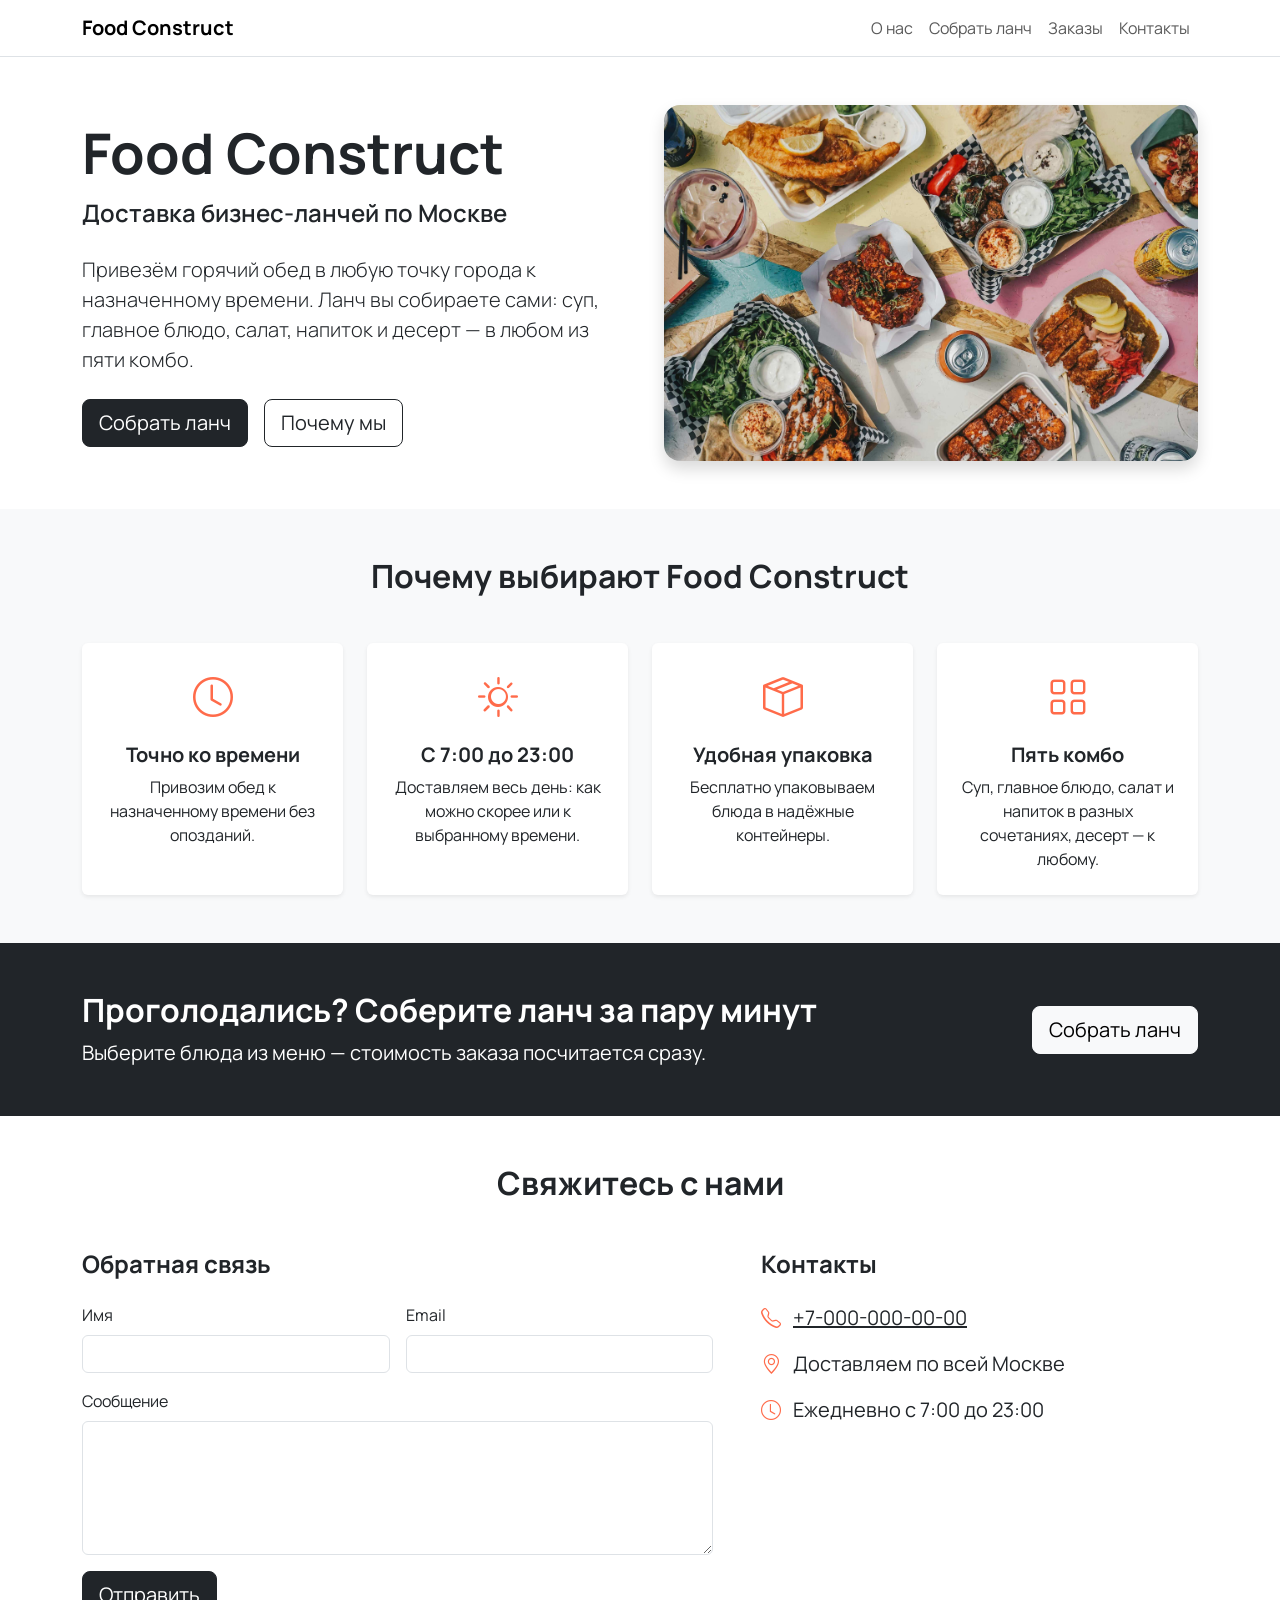
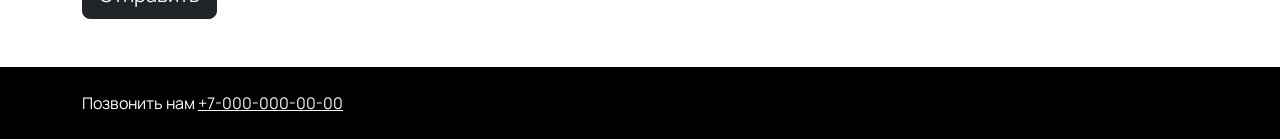
==== lab-10-landing/landing.html @ 6824079a "Лабораторная работа 10: адаптивный лендинг на Bootstrap 5 – hero, преимущества, призыв к действию, ф" ====
<!DOCTYPE html>
<html lang="ru">

<head>
  <meta charset="UTF-8">
  <meta name="viewport" content="width=device-width, initial-scale=1.0">
  <!-- Bootstrap'in telefona uyumu buna bağlı: bu satır olmazsa telefon sayfayı masaüstü genişliğinde küçültüp gösterir -->

  <title>Food Construct — доставка бизнес-ланчей</title>

  <link rel="preconnect" href="https://fonts.googleapis.com">
  <link rel="preconnect" href="https://fonts.gstatic.com" crossorigin>
  <link href="https://fonts.googleapis.com/css2?family=Manrope:wght@400;500;800&display=swap" rel="stylesheet">
  <!-- Sitenin diğer sayfalarıyla aynı font, landing ayrı bir site gibi durmasın -->

  <link rel="stylesheet" href="https://cdn.jsdelivr.net/npm/bootstrap@5.3.8/dist/css/bootstrap.min.css"
    integrity="sha384-sRIl4kxILFvY47J16cr9ZwB07vP4J8+LH7qKQnuqkuIAvNWLzeN8tE5YBujZqJLB" crossorigin="anonymous">
  <!-- Bootstrap 5'in hazır stilleri. integrity = dosyanın parmak izi: CDN'deki dosya değiştirilirse tarayıcı onu yüklemez -->

  <link rel="stylesheet" href="https://cdn.jsdelivr.net/npm/bootstrap-icons@1.13.1/font/bootstrap-icons.min.css">
  <!-- Bootstrap Icons: <i class="bi bi-clock"> yazınca saat ikonu çıkar, resim dosyası gerekmez -->

  <link rel="stylesheet" href="styles/landing.css">
  <!-- Bizim birkaç ek kuralımız. Bootstrap'ten SONRA bağlanıyor ki aynı özellikte bizimki kazansın -->
</head>

<body>
  <header>
    <nav class="navbar navbar-expand-lg bg-white border-bottom">
      <!-- navbar = Bootstrap menüsü. navbar-expand-lg: geniş ekranda (≥ 992px) linkler yan yana açık,
           daha darda "hamburger" düğmesinin arkasına saklanır -->
      <div class="container">
        <!-- container = içeriği ortalayıp ekrana göre en fazla genişliği sınırlar; kenarlarda boşluk bırakır -->
        <a class="navbar-brand fw-bold" href="landing.html">Food Construct</a>
        <!-- Menünün solundaki şirket adı. fw-bold = kalın yazı (font-weight: 700) -->

        <button class="navbar-toggler" type="button" data-bs-toggle="collapse" data-bs-target="#menu"
          aria-controls="menu" aria-expanded="false" aria-label="Открыть меню">
          <span class="navbar-toggler-icon"></span>
        </button>
        <!-- Hamburger düğmesi: sadece dar ekranda görünür. data-bs-target="#menu" hangi bloğu açıp
             kapatacağını söyler; işi bootstrap.bundle.js yapar, biz JS yazmıyoruz -->

        <div class="collapse navbar-collapse" id="menu">
          <!-- collapse = dar ekranda kapalı duran, düğmeyle açılan blok -->
          <ul class="navbar-nav ms-auto">
            <!-- ms-auto = soldan otomatik boşluk: linkleri menünün sağ kenarına iter -->
            <li class="nav-item"><a class="nav-link" href="index.html">О нас</a></li>
            <li class="nav-item"><a class="nav-link" href="lunch.html">Собрать ланч</a></li>
            <li class="nav-item"><a class="nav-link" href="orders.html">Заказы</a></li>
            <li class="nav-item"><a class="nav-link" href="#contacts">Контакты</a></li>
          </ul>
        </div>
      </div>
    </nav>
  </header>

  <main>
    <!-- 1. HERO: şirket adı, kısa açıklama, dikkat çeken resim -->
    <section class="py-5">
      <!-- py-5 = üstten ve alttan büyük iç boşluk (3rem); bloklar birbirine yapışmasın -->
      <div class="container">
        <div class="row align-items-center g-5">
          <!-- row = ızgaranın satırı, içindeki col'ları yan yana dizer. align-items-center = yazı ile resim
               dikeyde ortalanır. g-5 = sütunlar arası boşluk -->
          <div class="col-lg-6">
            <!-- col-lg-6 = geniş ekranda 12 parçalık satırın 6'sı (yarısı); daha darda tam genişlik, resim alta iner -->
            <h1 class="display-4 fw-bold">Food Construct</h1>
            <!-- display-4 = Bootstrap'in iri başlık boyutu; ekran daraldıkça kendiliğinden küçülür -->
            <p class="fs-4 fw-semibold">Доставка бизнес-ланчей по Москве</p>
            <p class="lead my-4">
              Привезём горячий обед в любую точку города к назначенному времени. Ланч вы собираете
              сами: суп, главное блюдо, салат, напиток и десерт — в любом из пяти комбо.
            </p>
            <!-- lead = biraz büyük ve ince giriş paragrafı. my-4 = üstten ve alttan dış boşluk -->
            <div class="d-flex flex-wrap gap-3">
              <!-- d-flex = flex kutusu; flex-wrap = sığmazsa düğme alt satıra geçer; gap-3 = düğmeler arası boşluk -->
              <a href="lunch.html" class="btn btn-dark btn-lg">Собрать ланч</a>
              <a href="#features" class="btn btn-outline-dark btn-lg">Почему мы</a>
              <!-- btn = linki düğme gibi gösterir. outline = sadece çerçeveli, ikincil eylem olduğu belli olsun -->
            </div>
          </div>
          <div class="col-lg-6">
            <img src="images/lunch.jpg" alt="Бизнес-ланч Food Construct" class="img-fluid rounded-4 shadow">
            <!-- img-fluid = resim sütundan taşmaz, telefonda küçülür. rounded-4 = yuvarlak köşe, shadow = gölge -->
          </div>
        </div>
      </div>
    </section>

    <!-- 2. AVANTAJLAR -->
    <section id="features" class="py-5 bg-light">
      <!-- id sayesinde hero'daki «Почему мы» düğmesi sayfayı buraya kaydırır. bg-light = açık gri zemin -->
      <div class="container">
        <h2 class="text-center fw-bold mb-5">Почему выбирают Food Construct</h2>
        <div class="row g-4">
          <div class="col-sm-6 col-lg-3">
            <!-- Telefonda 1 sütun, ≥ 576px'te 2 sütun (12'nin 6'sı), ≥ 992px'te 4 sütun (12'nin 3'ü) -->
            <div class="card h-100 border-0 shadow-sm text-center">
              <!-- card = kutu bileşeni. h-100 = satırdaki bütün kartlar aynı yükseklikte olsun -->
              <div class="card-body p-4">
                <i class="bi bi-clock feature-icon" aria-hidden="true"></i>
                <!-- aria-hidden: ikon sadece süs, ekran okuyucu onu okumasın -->
                <h3 class="h5 fw-bold mt-3">Точно ко времени</h3>
                <p class="mb-0">Привозим обед к назначенному времени без опозданий.</p>
              </div>
            </div>
          </div>
          <div class="col-sm-6 col-lg-3">
            <div class="card h-100 border-0 shadow-sm text-center">
              <div class="card-body p-4">
                <i class="bi bi-sun feature-icon" aria-hidden="true"></i>
                <h3 class="h5 fw-bold mt-3">С 7:00 до 23:00</h3>
                <p class="mb-0">Доставляем весь день: как можно скорее или к выбранному времени.</p>
              </div>
            </div>
          </div>
          <div class="col-sm-6 col-lg-3">
            <div class="card h-100 border-0 shadow-sm text-center">
              <div class="card-body p-4">
                <i class="bi bi-box-seam feature-icon" aria-hidden="true"></i>
                <h3 class="h5 fw-bold mt-3">Удобная упаковка</h3>
                <p class="mb-0">Бесплатно упаковываем блюда в надёжные контейнеры.</p>
              </div>
            </div>
          </div>
          <div class="col-sm-6 col-lg-3">
            <div class="card h-100 border-0 shadow-sm text-center">
              <div class="card-body p-4">
                <i class="bi bi-grid feature-icon" aria-hidden="true"></i>
                <h3 class="h5 fw-bold mt-3">Пять комбо</h3>
                <p class="mb-0">Суп, главное блюдо, салат и напиток в разных сочетаниях, десерт — к любому.</p>
              </div>
            </div>
          </div>
        </div>
      </div>
    </section>

    <!-- 3. CTA: harekete çağrı ve «Собрать ланч» sayfasına link -->
    <section class="py-5 bg-dark text-white">
      <!-- Koyu zemin bloğu sayfanın geri kalanından ayırır, göz düğmeye gider -->
      <div class="container">
        <div class="row align-items-center g-4">
          <div class="col-lg-8">
            <h2 class="fw-bold">Проголодались? Соберите ланч за пару минут</h2>
            <p class="mb-0 fs-5">Выберите блюда из меню — стоимость заказа посчитается сразу.</p>
          </div>
          <div class="col-lg-4 text-lg-end">
            <!-- text-lg-end = geniş ekranda düğme sağa yaslı; telefonda metnin altında solda kalır -->
            <a href="lunch.html" class="btn btn-light btn-lg">Собрать ланч</a>
          </div>
        </div>
      </div>
    </section>

    <!-- 4. GERİ BİLDİRİM FORMU + İLETİŞİM -->
    <section id="contacts" class="py-5">
      <!-- Menüdeki «Контакты» linki buraya getirir -->
      <div class="container">
        <h2 class="text-center fw-bold mb-5">Свяжитесь с нами</h2>
        <div class="row g-5">
          <div class="col-lg-7">
            <h3 class="h4 fw-bold mb-4">Обратная связь</h3>
            <form action="https://httpbin.org/post" method="post">
              <!-- ЛР3'teki gibi: veriler test sunucusuna gider, o da gelenleri geri gösterir -->
              <div class="row g-3">
                <!-- Formun içinde de ızgara: geniş ekranda ad ve e-posta yan yana, telefonda alt alta -->
                <div class="col-md-6">
                  <label for="name" class="form-label">Имя</label>
                  <input type="text" class="form-control" id="name" name="name" required>
                  <!-- form-control = alanı tam genişlik ve Bootstrap görünümüyle çizer. label'ın for'u
                       input'un id'sine bağlı: yazıya tıklayınca alan seçilir -->
                </div>
                <div class="col-md-6">
                  <label for="email" class="form-label">Email</label>
                  <input type="email" class="form-control" id="email" name="email" required>
                  <!-- type="email" = tarayıcı @ olmayan adresi göndermez; telefonda @'li klavye açılır -->
                </div>
                <div class="col-12">
                  <label for="message" class="form-label">Сообщение</label>
                  <textarea class="form-control" id="message" name="message" rows="5" required></textarea>
                </div>
                <div class="col-12">
                  <button type="submit" class="btn btn-dark btn-lg">Отправить</button>
                </div>
              </div>
            </form>
          </div>

          <div class="col-lg-5">
            <h3 class="h4 fw-bold mb-4">Контакты</h3>
            <ul class="list-unstyled fs-5">
              <!-- list-unstyled = madde işaretlerini ve soldaki boşluğu kaldırır -->
              <li class="mb-3">
                <i class="bi bi-telephone me-2 accent-text" aria-hidden="true"></i>
                <a href="tel:+70000000000" class="link-dark">+7-000-000-00-00</a>
              </li>
              <li class="mb-3">
                <i class="bi bi-geo-alt me-2 accent-text" aria-hidden="true"></i>
                Доставляем по всей Москве
              </li>
              <li class="mb-3">
                <i class="bi bi-clock me-2 accent-text" aria-hidden="true"></i>
                Ежедневно с 7:00 до 23:00
              </li>
            </ul>
          </div>
        </div>
      </div>
    </section>
  </main>

  <footer class="bg-black text-white py-4">
    <!-- Diğer sayfalardaki gibi siyah footer -->
    <div class="container">
      <p class="mb-0">Позвонить нам <a href="tel:+70000000000" class="link-light">+7-000-000-00-00</a></p>
    </div>
  </footer>

  <script src="https://cdn.jsdelivr.net/npm/bootstrap@5.3.8/dist/js/bootstrap.bundle.min.js"
    integrity="sha384-FKyoEForCGlyvwx9Hj09JcYn3nv7wiPVlz7YYwJrWVcXK/BmnVDxM+D2scQbITxI" crossorigin="anonymous"></script>
  <!-- Bootstrap'in JS'i: hamburger menüyü açıp kapatan bu. Sayfanın sonunda, çünkü önce HTML yüklenmeli -->
</body>

</html>
---- lab-10-landing/styles/landing.css ----
/* Sadece Bootstrap'in kendi sınıflarıyla yapılamayan üç şey: sitenin fontu, turuncu vurgu, ikon boyutu */

/* Bootstrap bütün yazıları bu değişkenden alır; değiştirince sayfanın tamamı Manrope olur */
:root {
  --bs-body-font-family: "Manrope", sans-serif;
}

/* Menü linklerinin üzerine gelince diğer sayfalardaki gibi turuncu olsun */
.navbar {
  --bs-navbar-hover-color: #ff6b4a;
}

/* Koyu ve açık düğmelerin hover rengi: sitenin turuncusu. Bootstrap düğmeleri renklerini bu değişkenlerden alır */
.btn-dark,
.btn-light {
  --bs-btn-hover-bg: #ff6b4a;
  --bs-btn-hover-border-color: #ff6b4a;
  --bs-btn-hover-color: #ffffff;
}

/* Turuncu vurgu: iletişim ikonları. Düz yazıda kullanmıyoruz — beyaz zeminde turuncu yazı zor okunur */
.accent-text {
  color: #ff6b4a;
}

/* Avantaj kartlarındaki ikonlar: Bootstrap Icons bir yazı tipi, bu yüzden boyutu font-size ile veriliyor */
.feature-icon {
  font-size: 40px;
  color: #ff6b4a;
}
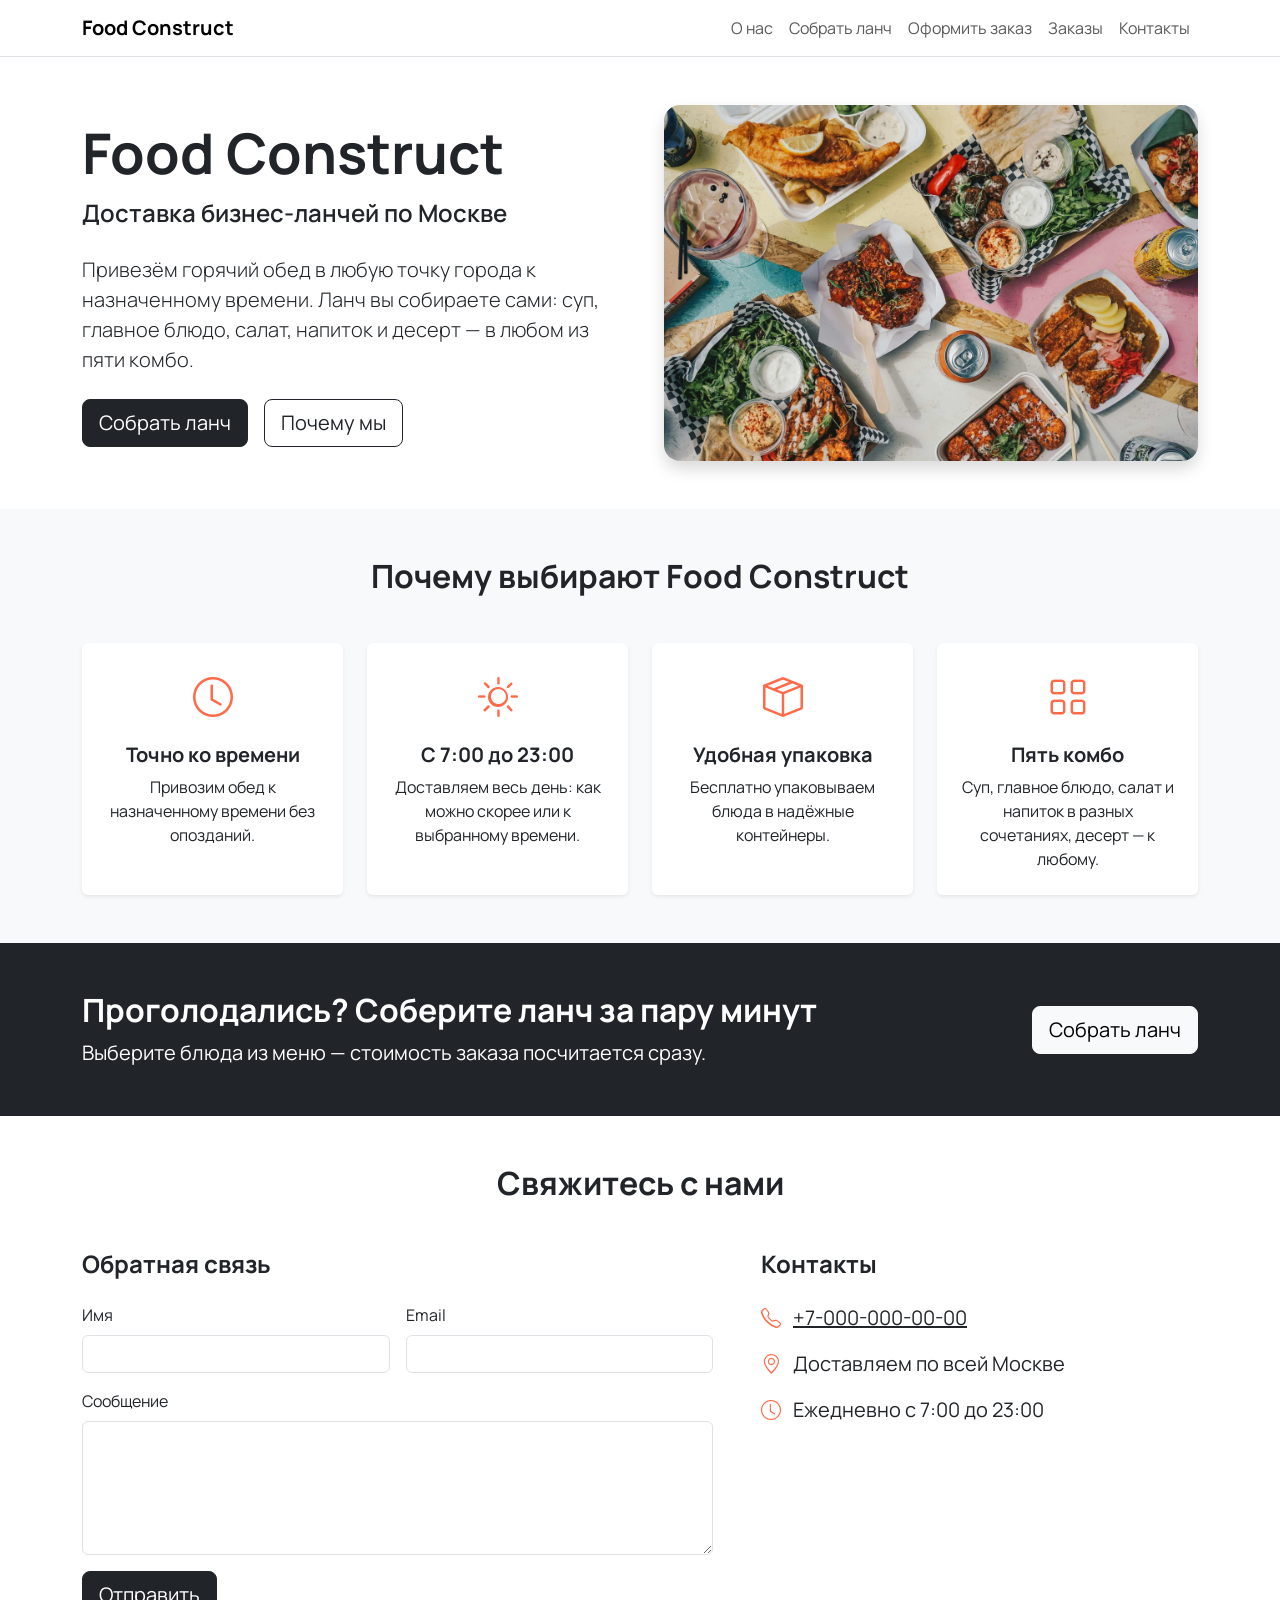
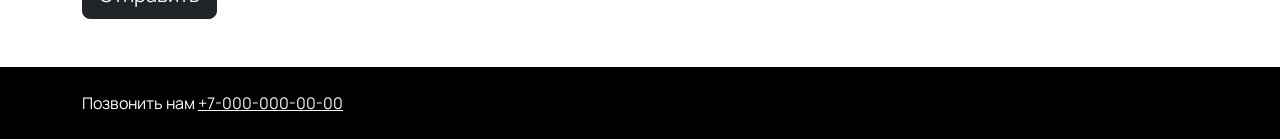
==== commit b0aa8eef: "Лабораторные работы 7–9: загрузка меню через fetch, оформление заказа с localStorage и sticky-панель" ====
--- a/lab-10-landing/landing.html
+++ b/lab-10-landing/landing.html
@@ -47,6 +47,7 @@
             <!-- ms-auto = soldan otomatik boşluk: linkleri menünün sağ kenarına iter -->
             <li class="nav-item"><a class="nav-link" href="index.html">О нас</a></li>
             <li class="nav-item"><a class="nav-link" href="lunch.html">Собрать ланч</a></li>
+            <li class="nav-item"><a class="nav-link" href="order.html">Оформить заказ</a></li>
             <li class="nav-item"><a class="nav-link" href="orders.html">Заказы</a></li>
             <li class="nav-item"><a class="nav-link" href="#contacts">Контакты</a></li>
           </ul>
